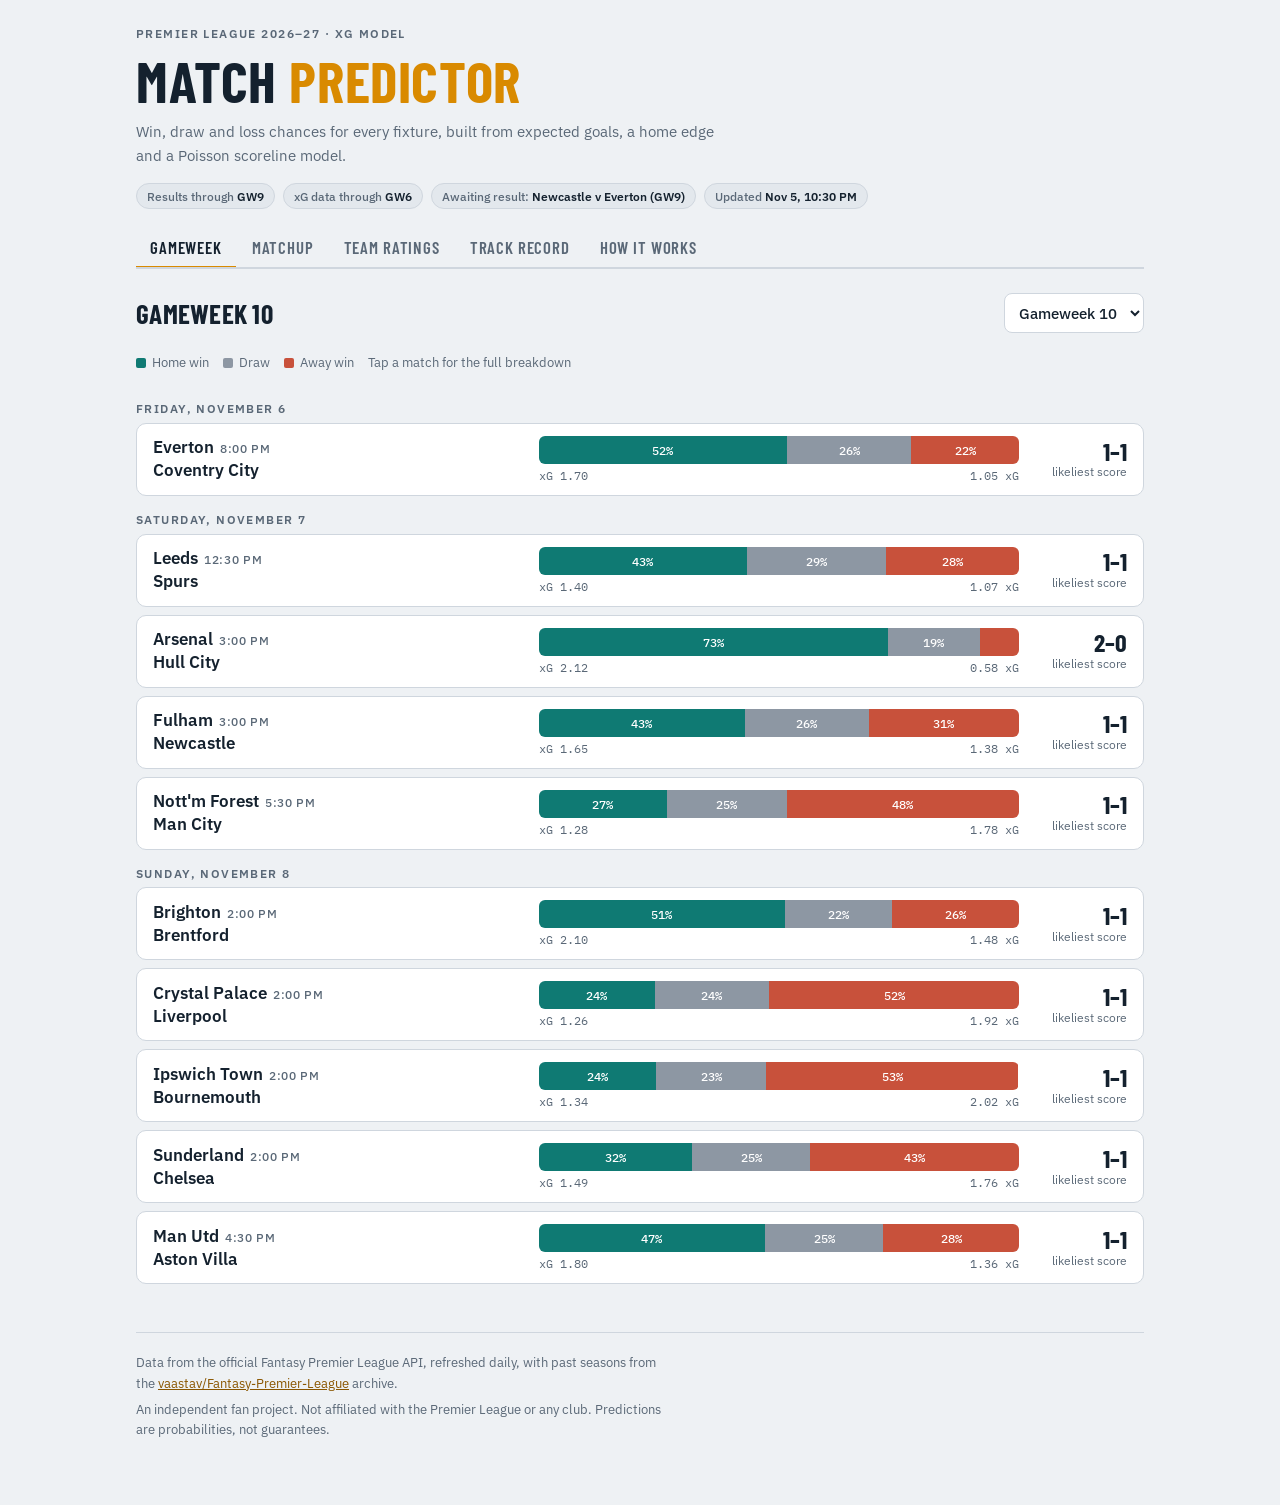
==== site/index.html @ 5e18f35f "Premier League match predictor: xG ratings, Poisson model, static site Python pipeline (official FPL" ====
<!doctype html>
<html lang="en">
<head>
<meta charset="utf-8">
<meta name="viewport" content="width=device-width, initial-scale=1, viewport-fit=cover">
<title>Premier League Predictor</title>
<meta name="description" content="Win, draw and loss probabilities for every Premier League fixture, from an expected-goals model that updates daily.">
<link rel="icon" href="data:image/svg+xml,%3Csvg xmlns='http://www.w3.org/2000/svg' viewBox='0 0 32 32'%3E%3Crect width='32' height='32' rx='6' fill='%2314212e'/%3E%3Cpath d='M7 22h4v-6H7zM14 22h4V10h-4zM21 22h4v-9h-4z' fill='%23f2a524'/%3E%3C/svg%3E">
<link rel="preconnect" href="https://fonts.googleapis.com">
<link rel="preconnect" href="https://fonts.gstatic.com" crossorigin>
<link rel="stylesheet" href="https://fonts.googleapis.com/css2?family=Barlow+Condensed:wght@500;600;700&family=IBM+Plex+Sans:wght@400;500;600&family=IBM+Plex+Mono:wght@400;500&display=swap">
<link rel="stylesheet" href="styles.css">
</head>
<body>
<div class="wrap">
  <header>
    <div class="eyebrow">Premier League 2026–27 · xG model</div>
    <h1>Match <span>Predictor</span></h1>
    <p class="muted">Win, draw and loss chances for every fixture, built from expected goals, a home edge and a Poisson scoreline model.</p>
    <div class="notes" id="notes"></div>
  </header>

  <nav role="tablist" aria-label="Views">
    <button role="tab" data-view="gameweek">Gameweek</button>
    <button role="tab" data-view="matchup">Matchup</button>
    <button role="tab" data-view="ratings">Team ratings</button>
    <button role="tab" data-view="record">Track record</button>
    <button role="tab" data-view="method">How it works</button>
  </nav>

  <section id="v-gameweek" data-v="gameweek">
    <div class="toolbar">
      <h2 id="gw-title">Gameweek</h2>
      <select id="gw-select" aria-label="Gameweek"></select>
    </div>
    <div class="key"><span><i style="background:var(--home)"></i>Home win</span><span><i style="background:var(--draw)"></i>Draw</span><span><i style="background:var(--away)"></i>Away win</span><span>Tap a match for the full breakdown</span></div>
    <div id="gw-list" class="day"><p class="loading">Loading predictions…</p></div>
  </section>

  <section id="v-matchup" data-v="matchup" hidden>
    <div class="picker">
      <label><span class="eyebrow">Home</span><select id="m-home"></select></label>
      <div class="vs">v</div>
      <label><span class="eyebrow">Away</span><select id="m-away"></select></label>
    </div>
    <div class="verdict" id="m-verdict"></div>
    <div class="grid2">
      <div class="panel">
        <h3>Scoreline chances</h3>
        <p class="muted" style="font-size:.85rem">Each cell is the chance of that exact score. The outlined cell is the single most likely result.</p>
        <div class="heat" id="m-heat"></div>
        <div class="axis-note"><span>Rows: home goals</span><span>Columns: away goals</span></div>
      </div>
      <div class="panel">
        <h3>Match markets</h3>
        <div class="stats" id="m-stats"></div>
      </div>
    </div>
  </section>

  <section id="v-ratings" data-v="ratings" hidden>
    <div class="toolbar"><h2>Team ratings</h2><span class="muted" style="font-size:.85rem">1.00 = league average · click a column to sort</span></div>
    <div class="panel scatter-wrap"><svg id="scatter" viewBox="0 0 720 420" width="100%" role="img" aria-label="Attack against defence rating for each team"></svg></div>
    <div class="panel tablewrap"><table id="r-table"></table></div>
  </section>

  <section id="v-record" data-v="record" hidden>
    <h2>Track record</h2>
    <p class="muted">A model is only worth trusting if it beats a simple guess on matches it has not seen.</p>
    <div class="kpis" id="kpis"></div>
    <div class="panel">
      <h3 id="oos-title">Live test</h3>
      <p class="muted" id="oos-note" style="font-size:.85rem;margin:4px 0 8px"></p>
      <div id="oos"></div>
    </div>
  </section>

  <section id="v-method" data-v="method" hidden>
    <h2>How it works</h2>
    <div class="steps panel">
      <div class="step"><div class="n">1</div><div><h3>Measure chances, not just goals</h3><p>Every shot gets an <b>expected goals (xG)</b> value: the chance a typical player scores from that position and situation. A penalty is about 0.79 xG; a shot from 30 yards is about 0.03. Summing a team's xG tells you how good its chances were, which predicts future goals better than the goals themselves, because finishing luck evens out.</p><p>The model counts each match as 70% xG and 30% actual goals. Matches where xG isn't available yet count as goals only, at half weight.</p></div></div>
      <div class="step"><div class="n">2</div><div><h3>Rate attack and defence, adjusted for opponents</h3><p>Each team gets an attack rating (how much it creates compared with average) and a defence rating (how much it concedes compared with average, so lower is better). Scoring two against the bottom side counts for less than two against the best defence, so the ratings are solved together until they settle.</p></div></div>
      <div class="step"><div class="n">3</div><div><h3>Start from last season, then let this season take over</h3><p>Nine games is a small sample, so each team starts from last season's rating, pulled 25% toward average. That starting point counts like <span id="pg"></span> extra games. As this season's matches pile up, they outweigh it. Promoted sides start from the average of the three teams that went down last season.</p></div></div>
      <div class="step"><div class="n">4</div><div><h3>Turn ratings into expected goals for this match</h3><p><code>home xG = league home average × home attack × away defence</code>. The away side works the same way with the away average. Home advantage comes from the gap between the two league averages (<span id="mus"></span>).</p></div></div>
      <div class="step"><div class="n">5</div><div><h3>Turn expected goals into scorelines</h3><p>Goals in football follow a <b>Poisson distribution</b> closely: if a team expects 1.5 goals, there's a 22% chance it scores none, 33% one, 25% two, and so on. Combining both teams gives the chance of every scoreline, and adding up the cells gives win, draw and loss.</p><p>Plain Poisson underrates low-scoring draws, so the model applies the <b>Dixon-Coles</b> correction, a small adjustment to 0–0, 1–0, 0–1 and 1–1 used in academic and betting models.</p></div></div>
    </div>
    <div class="panel play">
      <h3>Try it: Poisson goals</h3>
      <label for="lam" class="muted" style="font-size:.9rem">Expected goals: <b class="num" id="lam-v"></b></label>
      <input type="range" id="lam" min="0.2" max="3.5" step="0.1" value="1.5">
      <div class="pbars" id="pbars"></div>
    </div>
    <div class="panel">
      <h3>What it can't see</h3>
      <p class="muted">Injuries, suspensions, rotation before European nights, new managers and late team news are all invisible to the model. Treat a 45% favourite as genuinely uncertain: across a season that side loses or draws more often than it wins.</p>
    </div>
  </section>

  <footer>
    <p>Data from the official Fantasy Premier League API, refreshed daily, with past seasons from the <a href="https://github.com/vaastav/Fantasy-Premier-League">vaastav/Fantasy-Premier-League</a> archive.</p>
    <p>An independent fan project. Not affiliated with the Premier League or any club. Predictions are probabilities, not guarantees.</p>
  </footer>
</div>
<script src="app.js"></script>
</body>
</html>
---- site/styles.css ----
/* Layout: floodlit scoreboard — a condensed signage header, tab strip, then one working view at a time */
:root {
  --bg: #eef1f4;        /* cool concrete */
  --surface: #ffffff;
  --sunk: #e3e8ed;
  --line: #cfd6de;
  --fg: #14212e;        /* stadium navy ink */
  --muted: #5a6877;
  --accent: #d98a00;    /* scoreboard amber */
  --accent-ink: #8a5600;
  --home: #0f7a73;      /* home teal */
  --draw: #8d97a3;
  --away: #c8513b;      /* away brick */
  --good: #2f8a4a; --bad: #c0392b; --meh: #8d97a3;
  --heat: #0f7a73;
  --font-display: "Barlow Condensed", "Arial Narrow", "Roboto Condensed", sans-serif;
  --font-body: "IBM Plex Sans", system-ui, -apple-system, "Segoe UI", sans-serif;
  --font-data: "IBM Plex Mono", ui-monospace, "SF Mono", Menlo, monospace;
}
@media (prefers-color-scheme: dark) { :root:not([data-theme="light"]) {
  --bg: #0e151d; --surface: #16202b; --sunk: #1d2935; --line: #2a3846; --fg: #e8eef4; --muted: #93a3b3;
  --accent: #f2a524; --accent-ink: #f6bd5c; --home: #3cb8ad; --draw: #7d8894; --away: #e8735c;
  --good: #57b870; --bad: #e8735c; --meh: #7d8894; --heat: #3cb8ad; color-scheme: dark } }
:root[data-theme="dark"] {
  --bg: #0e151d; --surface: #16202b; --sunk: #1d2935; --line: #2a3846; --fg: #e8eef4; --muted: #93a3b3;
  --accent: #f2a524; --accent-ink: #f6bd5c; --home: #3cb8ad; --draw: #7d8894; --away: #e8735c;
  --good: #57b870; --bad: #e8735c; --meh: #7d8894; --heat: #3cb8ad; color-scheme: dark }

* { box-sizing: border-box; }
html { color-scheme: light; -webkit-text-size-adjust: 100%; }
body { margin: 0; background: var(--bg); color: var(--fg); font: 15px/1.55 var(--font-body); }
[hidden] { display: none !important; }
img { max-width: 100%; }
a { color: var(--accent-ink); }
footer { margin-top: 48px; padding-top: 20px; border-top: 1px solid var(--line); font-size: .82rem; color: var(--muted); display: grid; gap: 6px; }
.loading { padding: 40px 0; color: var(--muted); }
.wrap { max-width: 1040px; margin: 0 auto; padding-left: max(16px, env(safe-area-inset-left, 0px)); padding-right: max(16px, env(safe-area-inset-right, 0px)); padding-block: 28px 64px; }
h1, h2, h3 { font-family: var(--font-display); font-weight: 700; letter-spacing: .01em; text-wrap: balance; margin: 0; line-height: 1.05; }
h1 { font-size: clamp(2.4rem, 7vw, 3.6rem); text-transform: uppercase; }
h1 span { color: var(--accent); }
h2 { font-size: 1.7rem; text-transform: uppercase; }
h3 { font-size: 1.2rem; text-transform: uppercase; letter-spacing: .03em; }
p { margin: 0; max-width: 66ch; }
.muted { color: var(--muted); }
.num { font-family: var(--font-data); font-variant-numeric: tabular-nums; }
.eyebrow { font: 600 .74rem/1 var(--font-body); letter-spacing: .12em; text-transform: uppercase; color: var(--muted); }

header { display: grid; gap: 10px; margin-bottom: 18px; }
.notes { display: flex; flex-wrap: wrap; gap: 8px; margin-top: 6px; }
.chip { font: 500 .78rem/1 var(--font-body); padding: 6px 10px; border-radius: 999px; background: var(--sunk); color: var(--muted); border: 1px solid var(--line); }
.chip b { color: var(--fg); font-weight: 600; }

nav { display: flex; gap: 2px; border-bottom: 2px solid var(--line); margin-bottom: 24px; overflow-x: auto; scrollbar-width: none; }
nav button { font: 600 1.05rem/1 var(--font-display); text-transform: uppercase; letter-spacing: .05em; background: none; border: 0; color: var(--muted); padding: 12px 14px 10px; border-bottom: 3px solid transparent; margin-bottom: -2px; cursor: pointer; white-space: nowrap; }
nav button[aria-selected="true"] { color: var(--fg); border-bottom-color: var(--accent); }
nav button:hover { color: var(--fg); }
button:focus-visible, select:focus-visible, input:focus-visible, .fx:focus-visible { outline: 2px solid var(--accent); outline-offset: 2px; }

section { display: grid; gap: 20px; }
.toolbar { display: flex; flex-wrap: wrap; align-items: center; gap: 12px; justify-content: space-between; }
select { font: 500 .95rem var(--font-body); color: var(--fg); background: var(--surface); border: 1px solid var(--line); border-radius: 8px; padding: 8px 10px; max-width: 100%; }
.panel { background: var(--surface); border: 1px solid var(--line); border-radius: 12px; padding: 18px; min-width: 0; }

/* Gameweek fixtures */
.day { display: grid; gap: 8px; }
.fx { display: grid; grid-template-columns: minmax(0,1fr) minmax(200px, 1.3fr) 92px; align-items: center; gap: 16px; background: var(--surface); border: 1px solid var(--line); border-radius: 10px; padding: 12px 16px; cursor: pointer; text-align: left; color: inherit; font: inherit; width: 100%; }
.fx:hover { border-color: var(--accent); }
.teams { display: grid; gap: 2px; min-width: 0; }
.teams .t { font: 600 1.05rem/1.25 var(--font-body); white-space: nowrap; overflow: hidden; text-overflow: ellipsis; }
.teams .t small { font: 500 .72rem var(--font-body); color: var(--muted); margin-left: 6px; letter-spacing: .06em; text-transform: uppercase; }
.bar { display: flex; height: 28px; border-radius: 6px; overflow: hidden; font: 500 .78rem/28px var(--font-data); }
.bar div { text-align: center; color: #fff; min-width: 0; overflow: hidden; white-space: nowrap; }
.bar .h { background: var(--home); } .bar .d { background: var(--draw); } .bar .a { background: var(--away); }
.bar-legend { display: flex; justify-content: space-between; font: .72rem var(--font-body); color: var(--muted); margin-top: 4px; }
.score { text-align: right; }
.score .big { font: 700 1.6rem/1 var(--font-display); }
.score .lbl { font-size: .72rem; color: var(--muted); }
.key { display: flex; gap: 14px; flex-wrap: wrap; font-size: .8rem; color: var(--muted); }
.key i { display: inline-block; width: 10px; height: 10px; border-radius: 2px; margin-right: 6px; vertical-align: -1px; }

/* Matchup */
.picker { display: grid; grid-template-columns: 1fr auto 1fr; gap: 12px; align-items: end; }
.picker label { display: grid; gap: 6px; }
.picker .vs { font: 700 1.4rem var(--font-display); color: var(--muted); padding-bottom: 6px; }
.verdict { display: grid; grid-template-columns: repeat(3, 1fr); gap: 1px; background: var(--line); border-radius: 12px; overflow: hidden; border: 1px solid var(--line); }
.verdict div { background: var(--surface); padding: 16px; display: grid; gap: 2px; }
.verdict .p { font: 700 clamp(2rem, 6vw, 3rem)/1 var(--font-display); }
.verdict .home .p { color: var(--home); } .verdict .draw .p { color: var(--draw); } .verdict .away .p { color: var(--away); }
.grid2 { display: grid; grid-template-columns: minmax(0, 1.2fr) minmax(0, 1fr); gap: 20px; }
.heat { display: grid; grid-template-columns: 34px repeat(6, minmax(0, 1fr)); gap: 3px; margin-top: 12px; }
.heat .c { aspect-ratio: 1.25; display: grid; place-items: center; border-radius: 4px; font: 500 .74rem var(--font-data); max-width: 100%; }
.heat .ax { display: grid; place-items: center; font: 600 .78rem var(--font-data); color: var(--muted); }
.heat .best { outline: 2px solid var(--accent); outline-offset: -2px; }
.axis-note { display: flex; justify-content: space-between; font-size: .75rem; color: var(--muted); margin-top: 6px; }
.stats { display: grid; gap: 0; }
.stat { display: flex; justify-content: space-between; gap: 12px; padding: 9px 0; border-bottom: 1px solid var(--line); }
.stat:last-child { border-bottom: 0; }
.stat span:last-child { font-family: var(--font-data); font-variant-numeric: tabular-nums; }

/* Ratings */
.tablewrap { overflow-x: auto; }
table { border-collapse: collapse; width: 100%; font-size: .9rem; }
th { font: 600 .72rem var(--font-body); letter-spacing: .08em; text-transform: uppercase; color: var(--muted); text-align: right; padding: 8px 10px; border-bottom: 2px solid var(--line); white-space: nowrap; cursor: pointer; }
th:first-child, td:first-child, th:nth-child(2), td:nth-child(2) { text-align: left; }
td { padding: 9px 10px; border-bottom: 1px solid var(--line); text-align: right; font-family: var(--font-data); font-variant-numeric: tabular-nums; white-space: nowrap; }
td.name { font-family: var(--font-body); font-weight: 600; }
td.name small { color: var(--muted); font-weight: 500; margin-left: 6px; font-size: .7rem; letter-spacing: .06em; }
.form { display: inline-flex; gap: 3px; }
.form b { width: 18px; height: 18px; border-radius: 3px; display: grid; place-items: center; font: 600 .66rem var(--font-body); color: #fff; }
.form .W { background: var(--good); } .form .D { background: var(--meh); } .form .L { background: var(--bad); }
.meter { display: inline-block; width: 60px; height: 6px; background: var(--sunk); border-radius: 3px; vertical-align: middle; margin-left: 8px; position: relative; overflow: hidden; }
.meter i { position: absolute; inset: 0 auto 0 0; background: var(--accent); }
svg text { font-family: var(--font-data); }
.scatter-wrap { overflow-x: auto; }

/* Record */
.kpis { display: grid; grid-template-columns: repeat(auto-fit, minmax(170px, 1fr)); gap: 12px; }
.kpi { background: var(--surface); border: 1px solid var(--line); border-radius: 10px; padding: 14px 16px; display: grid; gap: 4px; }
.kpi .v { font: 700 2rem/1 var(--font-display); }
.kpi .s { font-size: .8rem; color: var(--muted); }
.res { display: grid; grid-template-columns: 34px minmax(0,1fr) 62px minmax(0,1.2fr) 28px; gap: 12px; align-items: center; padding: 8px 0; border-bottom: 1px solid var(--line); font-size: .9rem; }
.res .m { white-space: nowrap; overflow: hidden; text-overflow: ellipsis; }
.res .sc { font: 600 1rem var(--font-data); text-align: center; }
.mark { width: 22px; height: 22px; border-radius: 50%; display: grid; place-items: center; font: 700 .75rem var(--font-body); color: #fff; }
.mark.hit { background: var(--good); } .mark.miss { background: var(--sunk); color: var(--muted); }
.minibar { display: flex; height: 8px; border-radius: 4px; overflow: hidden; }
.minibar .h { background: var(--home); } .minibar .d { background: var(--draw); } .minibar .a { background: var(--away); }

/* Method */
.steps { display: grid; gap: 14px; }
.step { display: grid; grid-template-columns: 40px minmax(0,1fr); gap: 14px; }
.step .n { font: 700 1.6rem/1 var(--font-display); color: var(--accent); }
.step h3 { margin-bottom: 4px; }
.step p + p { margin-top: 6px; }
code { font: .85em var(--font-data); background: var(--sunk); padding: 1px 5px; border-radius: 4px; }
.play { display: grid; gap: 14px; }
.play input[type=range] { width: 100%; accent-color: var(--accent); }
.pbars { display: grid; grid-template-columns: repeat(7, minmax(0,1fr)); gap: 6px; align-items: end; height: 150px; }
.pbars div { display: grid; align-content: end; gap: 4px; text-align: center; height: 100%; }
.pbars i { display: block; background: var(--home); border-radius: 4px 4px 0 0; min-height: 2px; transition: height .2s; }
.pbars span { font: .74rem var(--font-data); color: var(--muted); }
@media (prefers-reduced-motion: reduce) { .pbars i { transition: none; } }

@media (max-width: 760px) {
  .fx { grid-template-columns: minmax(0,1fr) 80px; }
  .fx .probs { grid-column: 1 / -1; grid-row: 2; }
  .grid2 { grid-template-columns: minmax(0,1fr); }
  .picker { grid-template-columns: minmax(0,1fr); }
  .picker .vs { display: none; }
  .res { grid-template-columns: 30px minmax(0,1fr) 54px 24px; }
  .res .minibar { display: none; }
}
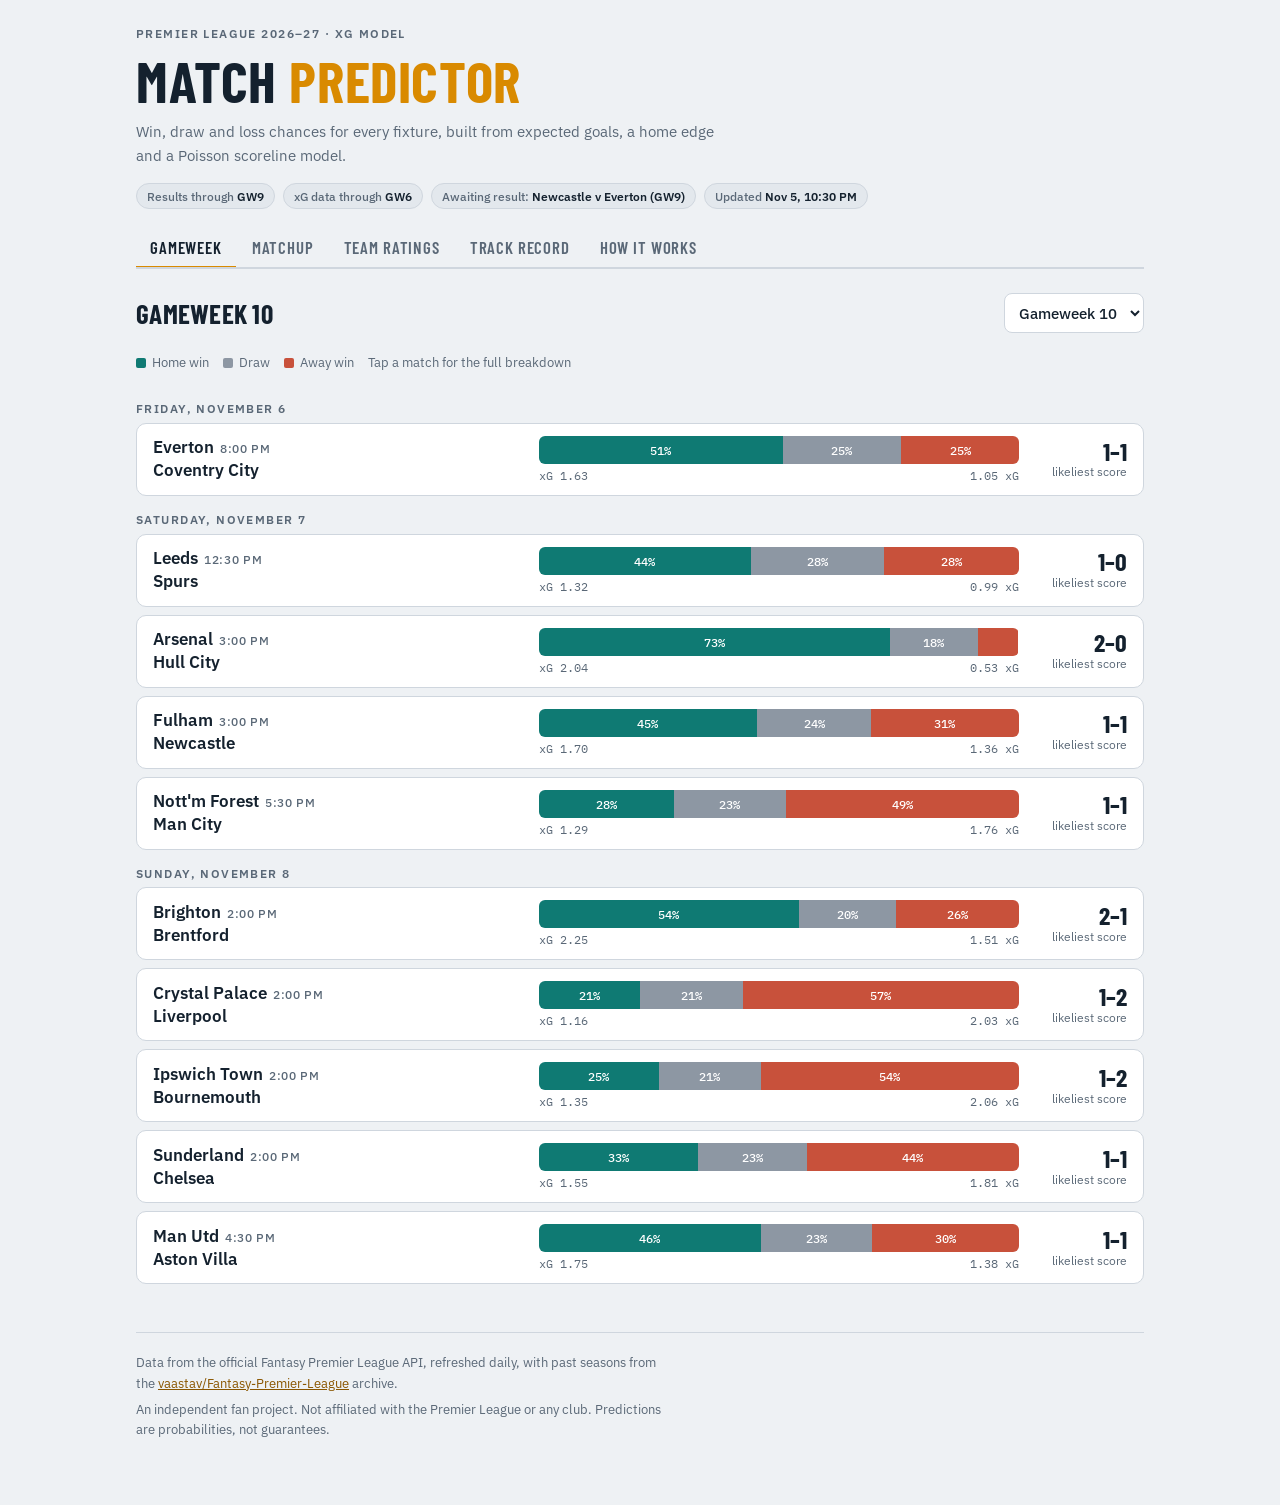
==== commit 3b123403: "Nominate provisional parameters: prior 4 games, Dixon-Coles rho 0 Provisional until the one-time hel" ====
--- a/site/index.html
+++ b/site/index.html
@@ -82,7 +82,7 @@
       <div class="step"><div class="n">2</div><div><h3>Rate attack and defence, adjusted for opponents</h3><p>Each team gets an attack rating (how much it creates compared with average) and a defence rating (how much it concedes compared with average, so lower is better). Scoring two against the bottom side counts for less than two against the best defence, so the ratings are solved together until they settle.</p></div></div>
       <div class="step"><div class="n">3</div><div><h3>Start from last season, then let this season take over</h3><p>Nine games is a small sample, so each team starts from last season's rating, pulled 25% toward average. That starting point counts like <span id="pg"></span> extra games. As this season's matches pile up, they outweigh it. Promoted sides start from the average of the three teams that went down last season.</p></div></div>
       <div class="step"><div class="n">4</div><div><h3>Turn ratings into expected goals for this match</h3><p><code>home xG = league home average × home attack × away defence</code>. The away side works the same way with the away average. Home advantage comes from the gap between the two league averages (<span id="mus"></span>).</p></div></div>
-      <div class="step"><div class="n">5</div><div><h3>Turn expected goals into scorelines</h3><p>Goals in football follow a <b>Poisson distribution</b> closely: if a team expects 1.5 goals, there's a 22% chance it scores none, 33% one, 25% two, and so on. Combining both teams gives the chance of every scoreline, and adding up the cells gives win, draw and loss.</p><p>Plain Poisson underrates low-scoring draws, so the model applies the <b>Dixon-Coles</b> correction, a small adjustment to 0–0, 1–0, 0–1 and 1–1 used in academic and betting models.</p></div></div>
+      <div class="step"><div class="n">5</div><div><h3>Turn expected goals into scorelines</h3><p>Goals in football follow a <b>Poisson distribution</b> closely: if a team expects 1.5 goals, there's a 22% chance it scores none, 33% one, 25% two, and so on. Combining both teams gives the chance of every scoreline, and adding up the cells gives win, draw and loss.</p><p id="dc-note">The model supports the <b>Dixon-Coles</b> correction, a small adjustment to 0–0, 1–0, 0–1 and 1–1 used in academic and betting models.</p></div></div>
     </div>
     <div class="panel play">
       <h3>Try it: Poisson goals</h3>
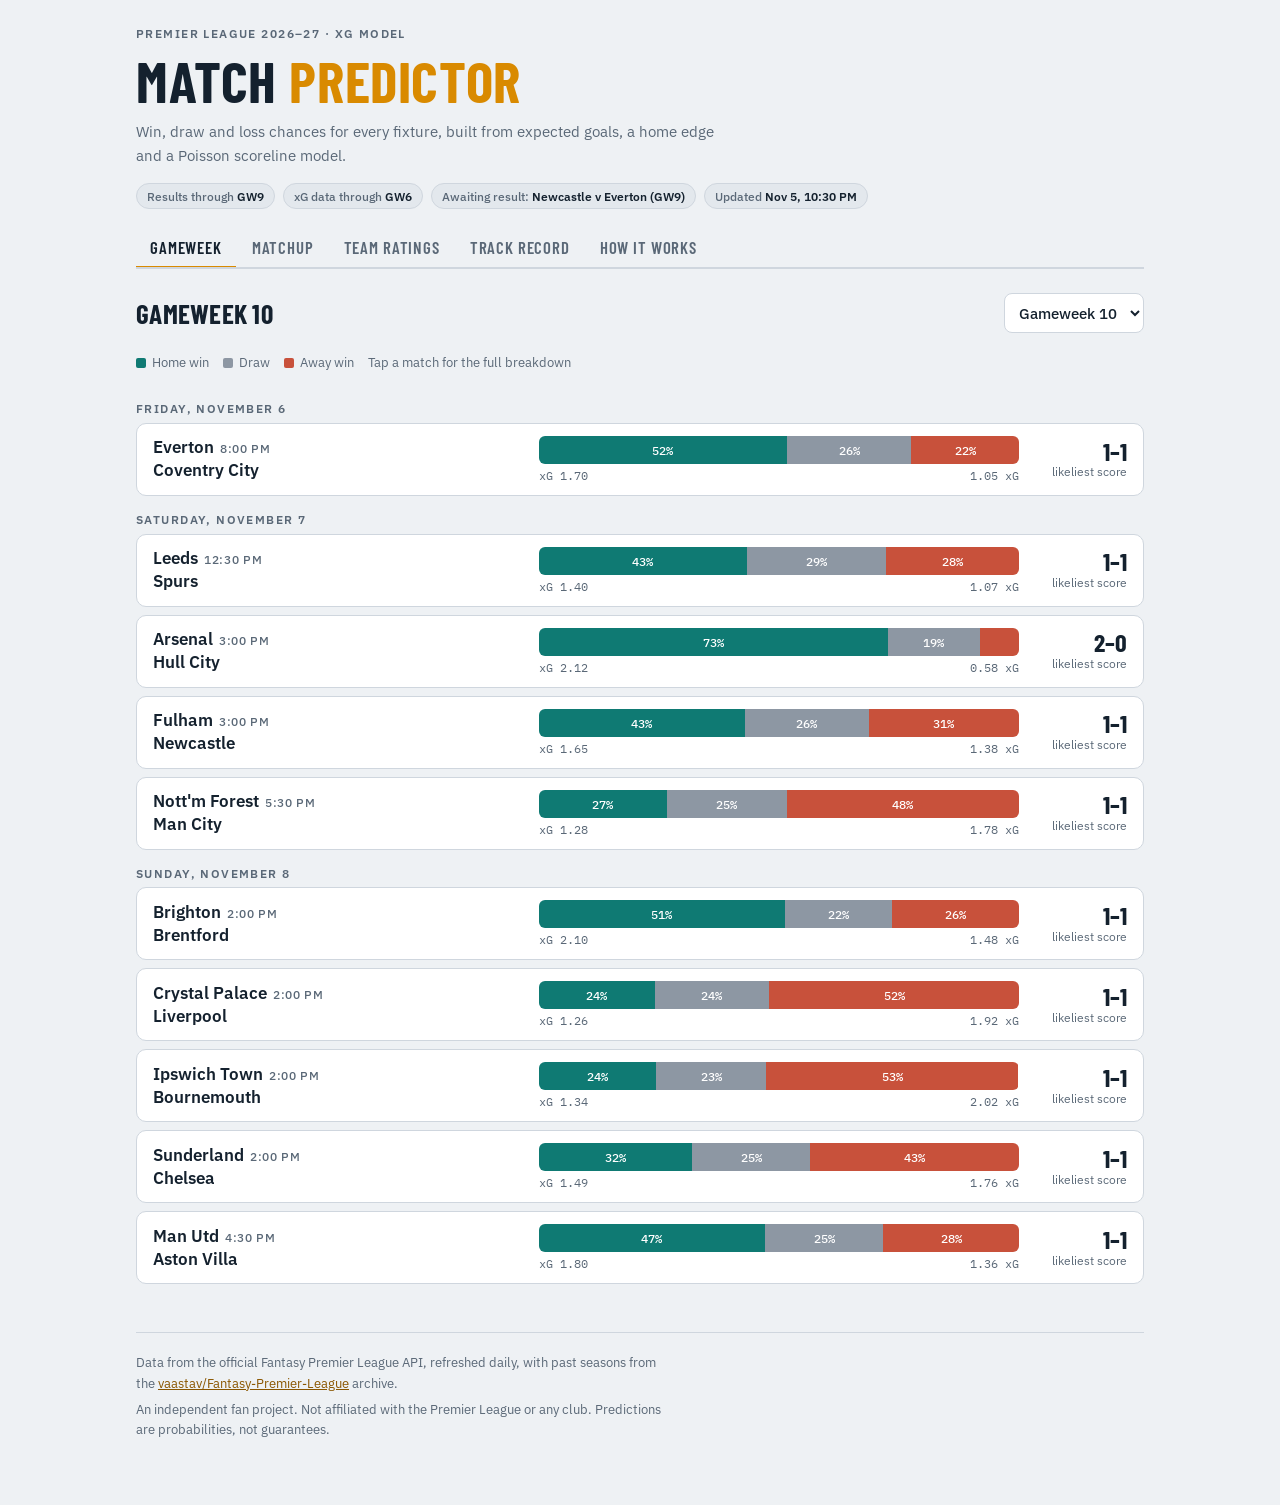
==== commit bbe316c2: "Restore v0.1 as the explicit production model The nominated candidate (prior 4, rho 0) did not beat " ====
--- a/site/index.html
+++ b/site/index.html
@@ -67,6 +67,7 @@
   <section id="v-record" data-v="record" hidden>
     <h2>Track record</h2>
     <p class="muted">A model is only worth trusting if it beats a simple guess on matches it has not seen.</p>
+    <p class="muted" id="bt-method" style="font-size:.85rem"></p>
     <div class="kpis" id="kpis"></div>
     <div class="panel">
       <h3 id="oos-title">Live test</h3>
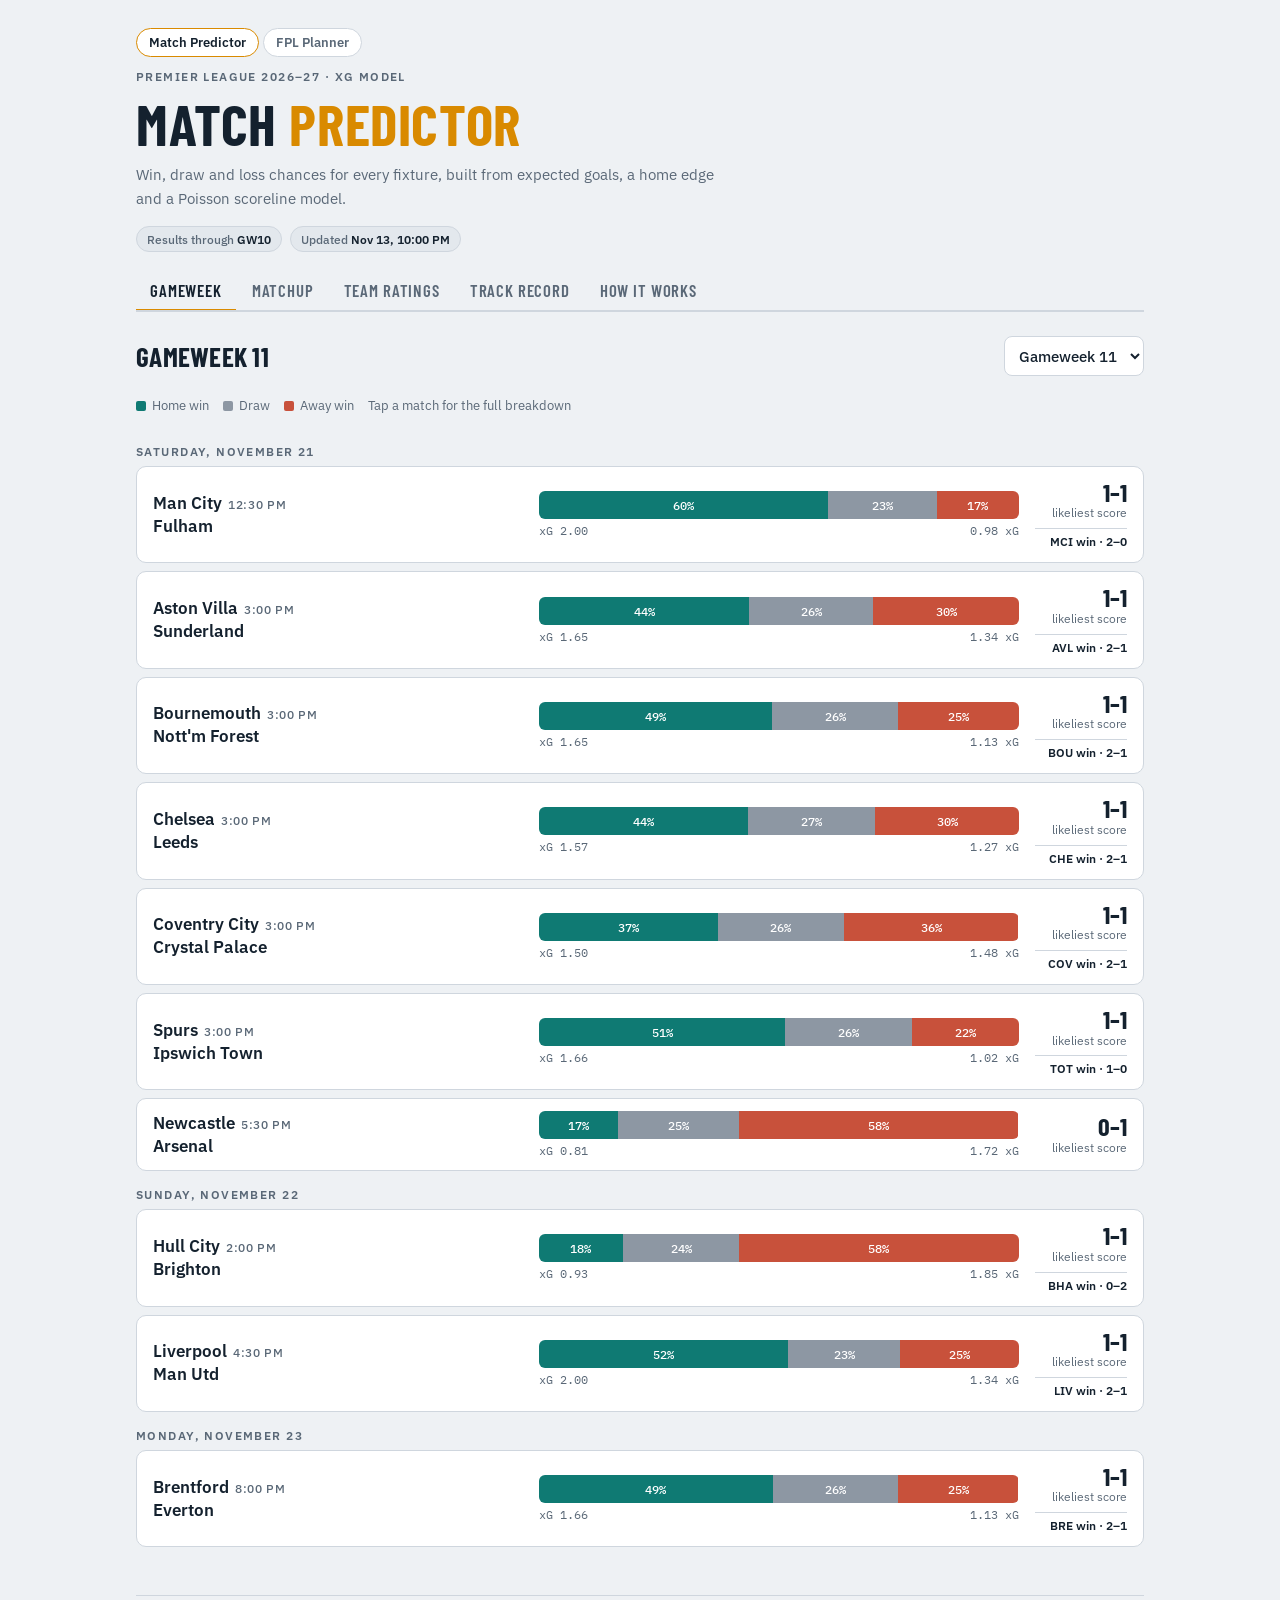
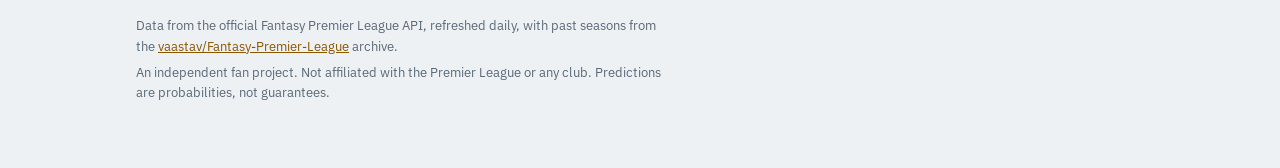
==== commit b5d15877: "FPL Planner: captains, transfers, fixtures and my team New page site/fpl.html built on the expected-" ====
--- a/site/index.html
+++ b/site/index.html
@@ -13,6 +13,7 @@
 </head>
 <body>
 <div class="wrap">
+  <div class="sitenav"><a href="./" aria-current="page">Match Predictor</a><a href="fpl.html">FPL Planner</a></div>
   <header>
     <div class="eyebrow">Premier League 2026–27 · xG model</div>
     <h1>Match <span>Predictor</span></h1>
--- a/site/styles.css
+++ b/site/styles.css
@@ -75,6 +75,7 @@
 .score { text-align: right; }
 .score .big { font: 700 1.6rem/1 var(--font-display); }
 .score .lbl { font-size: .72rem; color: var(--muted); }
+.score .fav { font: 600 .72rem/1.3 var(--font-body); color: var(--fg); margin-top: 6px; padding-top: 6px; border-top: 1px solid var(--line); }
 .key { display: flex; gap: 14px; flex-wrap: wrap; font-size: .8rem; color: var(--muted); }
 .key i { display: inline-block; width: 10px; height: 10px; border-radius: 2px; margin-right: 6px; vertical-align: -1px; }
 
@@ -150,3 +151,79 @@
   .res { grid-template-columns: 30px minmax(0,1fr) 54px 24px; }
   .res .minibar { display: none; }
 }
+
+/* ---------------------------------------------------------------- FPL Planner */
+:root { --c-app: var(--draw); --c-att: var(--accent); --c-def: var(--home); --c-bonus: var(--away); }
+.sitenav { display: flex; gap: 4px; margin-bottom: 14px; }
+.sitenav a { font: 600 .82rem/1 var(--font-body); text-decoration: none; color: var(--muted); padding: 7px 12px; border-radius: 999px; border: 1px solid var(--line); background: var(--surface); }
+.sitenav a[aria-current="page"] { color: var(--fg); border-color: var(--accent); }
+.sitenav a:hover { color: var(--fg); }
+.small { font-size: .82rem; }
+.filters { display: flex; flex-wrap: wrap; gap: 10px; align-items: center; }
+.inline { display: inline-flex; gap: 6px; align-items: center; font-size: .88rem; color: var(--muted); }
+input[type="search"], input[type="number"] { font: 500 .95rem var(--font-body); color: var(--fg); background: var(--surface); border: 1px solid var(--line); border-radius: 8px; padding: 8px 10px; max-width: 100%; }
+input[type="number"] { width: 5.5em; }
+input[type="search"] { width: 100%; }
+input:focus-visible, .seg button:focus-visible, .btn:focus-visible, .slot:focus-visible { outline: 2px solid var(--accent); outline-offset: 2px; }
+.seg { display: inline-flex; border: 1px solid var(--line); border-radius: 8px; overflow: hidden; background: var(--surface); }
+.seg button { font: 600 .8rem var(--font-body); border: 0; background: none; color: var(--muted); padding: 8px 12px; cursor: pointer; }
+.seg button + button { border-left: 1px solid var(--line); }
+.seg button[aria-pressed="true"] { background: var(--fg); color: var(--bg); }
+.btn { font: 600 .8rem var(--font-body); border: 1px solid var(--fg); background: var(--fg); color: var(--bg); border-radius: 7px; padding: 6px 12px; cursor: pointer; white-space: nowrap; }
+.btn:disabled { background: none; color: var(--muted); border-color: var(--line); cursor: default; }
+.btn.ghost { background: none; color: var(--fg); border-color: var(--line); }
+.pill { display: inline-block; font: 600 .68rem/1 var(--font-body); padding: 4px 7px; border-radius: 999px; background: var(--sunk); color: var(--muted); vertical-align: 1px; white-space: nowrap; }
+.pill.warn { background: color-mix(in oklab, var(--away) 18%, var(--surface)); color: var(--away); }
+.pill.captain { background: var(--accent); color: #1a1205; }
+
+.caps { display: grid; gap: 8px; }
+.cap { display: grid; grid-template-columns: 28px minmax(0, 1.6fr) minmax(90px, 1fr) 64px 72px 92px; gap: 14px; align-items: center; background: var(--surface); border: 1px solid var(--line); border-radius: 10px; padding: 12px 16px; }
+.cap .rank { font: 700 1.3rem var(--font-display); color: var(--muted); }
+.cap .who { min-width: 0; }
+.cap .who b { font-size: 1.02rem; }
+.capnums { display: grid; justify-items: end; gap: 2px; }
+.capnums .big { font: 700 1.6rem/1 var(--font-display); }
+.capnums .num { font-weight: 600; }
+.stackbar { display: flex; height: 10px; border-radius: 5px; overflow: hidden; background: var(--sunk); }
+.stackbar i { display: block; height: 100%; }
+.c-app { background: var(--c-app); } .c-att { background: var(--c-att); } .c-def { background: var(--c-def); } .c-bonus { background: var(--c-bonus); }
+
+.ptable td.name small { margin-left: 4px; }
+.ptable th.sortable { cursor: pointer; }
+#bt-table td:nth-child(n+2), #bt-table th:nth-child(n+2) { text-align: right; }
+#tr-table td:nth-child(2), #tr-table th:nth-child(2) { text-align: left; }
+.fxmini { display: flex; gap: 3px; justify-content: flex-end; }
+.fxc { display: inline-block; min-width: 38px; text-align: center; font: 600 .68rem/1 var(--font-body); padding: 5px 4px; border-radius: 4px; }
+.fxc.blank, .fxcell.blank { background: var(--sunk); color: var(--muted); }
+.fxgrid td, .fxgrid th { text-align: center; }
+.fxgrid td:first-child, .fxgrid th:first-child { text-align: left; }
+.fxgrid td { padding: 4px; }
+.fxcell { display: grid; gap: 1px; padding: 6px 4px; border-radius: 5px; font: 500 .74rem/1.2 var(--font-body); min-width: 64px; }
+.fxcell + .fxcell { margin-top: 3px; }
+.fxcell span { font: .7rem var(--font-data); opacity: .85; }
+
+.squad { display: grid; gap: 10px; margin: 10px 0; }
+.sqrow { display: flex; flex-wrap: wrap; gap: 6px; align-items: center; }
+.sqrow .eyebrow { width: 34px; }
+.slot { position: relative; display: grid; gap: 1px; text-align: left; font: inherit; color: inherit; background: var(--bg); border: 1px solid var(--line); border-radius: 8px; padding: 7px 26px 7px 10px; cursor: pointer; min-width: 0; }
+.slot:hover { border-color: var(--away); }
+.slot .x { position: absolute; top: 4px; right: 8px; color: var(--muted); }
+.results { display: grid; margin-top: 10px; }
+.res-row { display: grid; grid-template-columns: minmax(0, 1fr) auto auto; gap: 10px; align-items: center; padding: 8px 0; border-bottom: 1px solid var(--line); }
+.res-row:last-child { border-bottom: 0; }
+#mt-advice { margin-top: 0; }
+.xi { display: grid; gap: 8px; margin: 12px 0; }
+.xirow { display: flex; flex-wrap: wrap; gap: 6px; justify-content: center; }
+.xip { display: grid; justify-items: center; gap: 1px; background: var(--bg); border: 1px solid var(--line); border-radius: 8px; padding: 7px 10px; min-width: 96px; text-align: center; }
+.move { display: flex; justify-content: space-between; gap: 10px; align-items: baseline; padding: 9px 0; border-bottom: 1px solid var(--line); }
+.move .out { color: var(--muted); text-decoration: line-through; }
+.move .gain { color: var(--good); font-weight: 600; }
+
+@media (max-width: 760px) {
+  .cap { grid-template-columns: 22px minmax(0, 1fr) 56px; grid-template-areas: "r w x" "b b b" ". g p"; row-gap: 8px; }
+  .cap .rank { grid-area: r; } .cap .who { grid-area: w; } .cap .stackbar { grid-area: b; }
+  .cap .cn-xp { grid-area: x; }
+  .cap .cn-goal { grid-area: g; justify-items: start; }
+  .cap .cn-ret { grid-area: p; justify-items: start; }
+  .fxmini { justify-content: flex-start; }
+}
